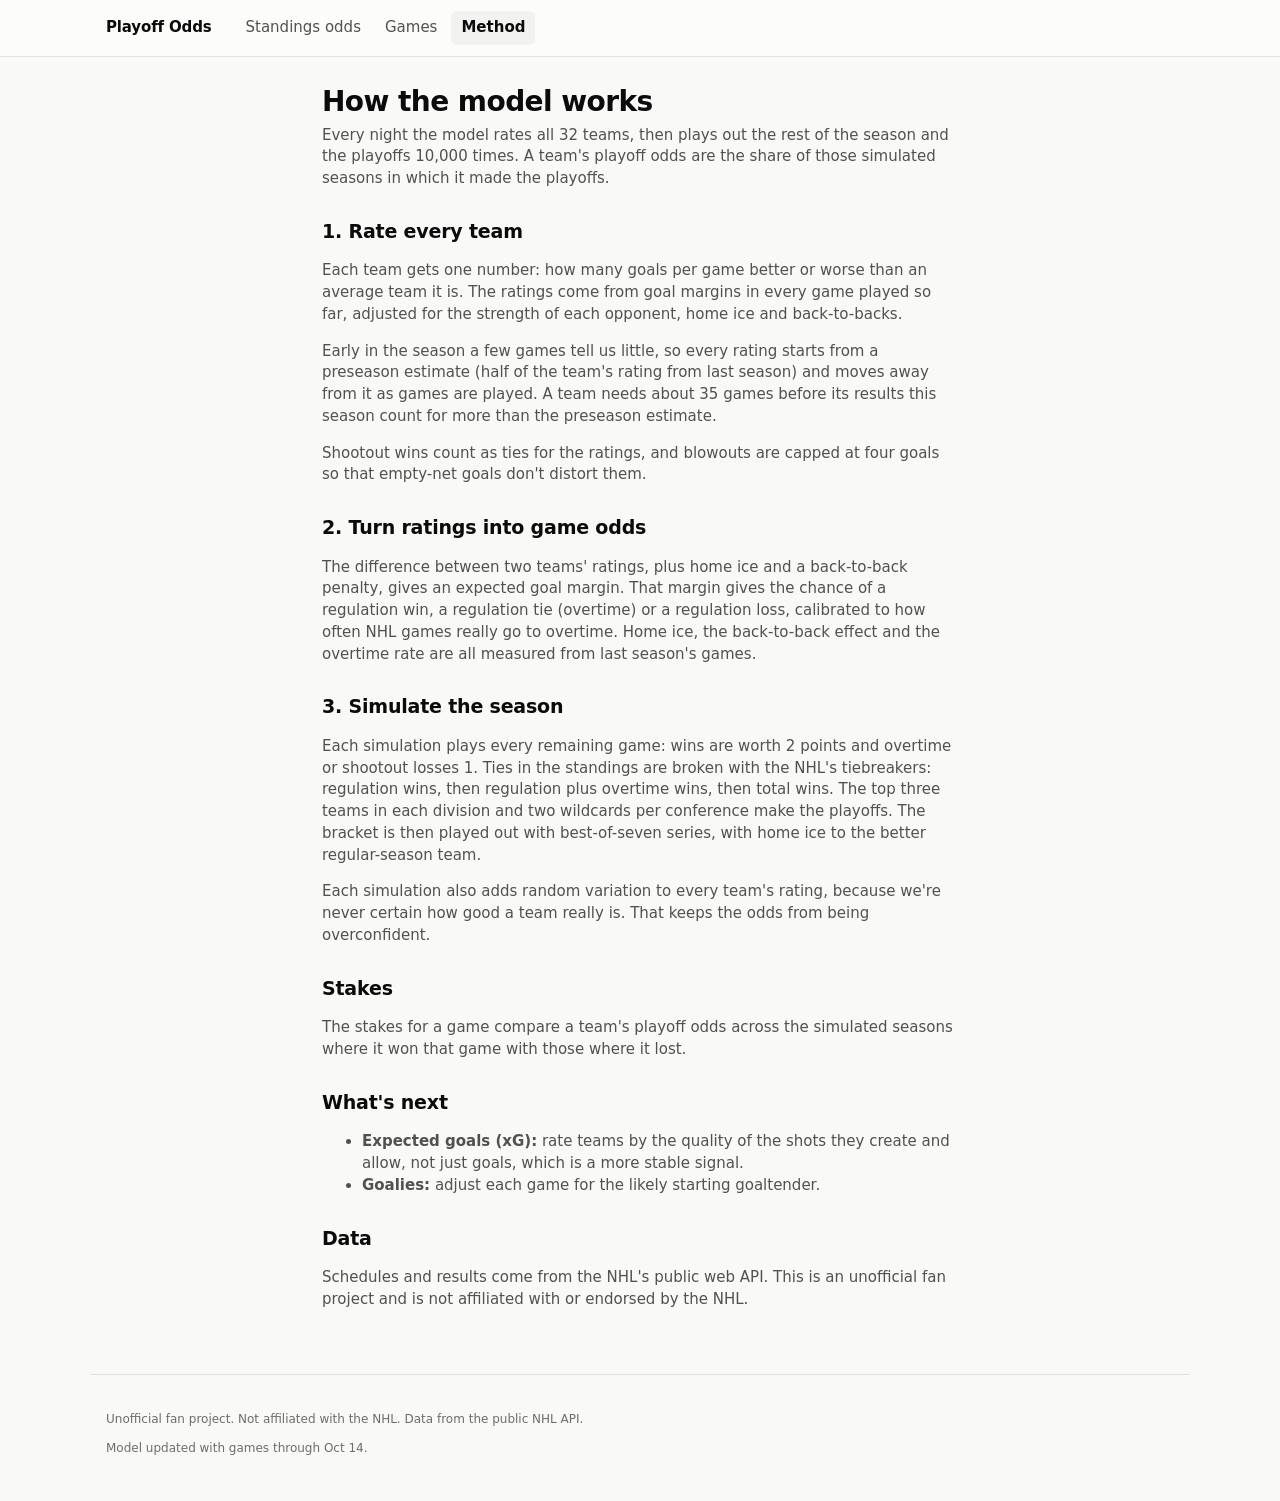
==== site/about.html @ f6e8b7d4 "v1: playoff odds model, nightly workflow and static site" ====
<!doctype html>
<html lang="en">
<head>
<meta charset="utf-8">
<meta name="viewport" content="width=device-width, initial-scale=1">
<title>How the Model Works</title>
<link rel="stylesheet" href="assets/style.css">
</head>
<body>
<header class="site-header"></header>
<main class="prose">
  <h1>How the model works</h1>
  <p class="lede">Every night the model rates all 32 teams, then plays out the rest of the season and the playoffs 10,000 times. A team's playoff odds are the share of those simulated seasons in which it made the playoffs.</p>

  <h2>1. Rate every team</h2>
  <p>Each team gets one number: how many goals per game better or worse than an average team it is. The ratings come from goal margins in every game played so far, adjusted for the strength of each opponent, home ice and back-to-backs.</p>
  <p>Early in the season a few games tell us little, so every rating starts from a preseason estimate (half of the team's rating from last season) and moves away from it as games are played. A team needs about 35 games before its results this season count for more than the preseason estimate.</p>
  <p>Shootout wins count as ties for the ratings, and blowouts are capped at four goals so that empty-net goals don't distort them.</p>

  <h2>2. Turn ratings into game odds</h2>
  <p>The difference between two teams' ratings, plus home ice and a back-to-back penalty, gives an expected goal margin. That margin gives the chance of a regulation win, a regulation tie (overtime) or a regulation loss, calibrated to how often NHL games really go to overtime. Home ice, the back-to-back effect and the overtime rate are all measured from last season's games.</p>

  <h2>3. Simulate the season</h2>
  <p>Each simulation plays every remaining game: wins are worth 2 points and overtime or shootout losses 1. Ties in the standings are broken with the NHL's tiebreakers: regulation wins, then regulation plus overtime wins, then total wins. The top three teams in each division and two wildcards per conference make the playoffs. The bracket is then played out with best-of-seven series, with home ice to the better regular-season team.</p>
  <p>Each simulation also adds random variation to every team's rating, because we're never certain how good a team really is. That keeps the odds from being overconfident.</p>

  <h2>Stakes</h2>
  <p>The stakes for a game compare a team's playoff odds across the simulated seasons where it won that game with those where it lost.</p>

  <h2>What's next</h2>
  <ul>
    <li><b>Expected goals (xG):</b> rate teams by the quality of the shots they create and allow, not just goals, which is a more stable signal.</li>
    <li><b>Goalies:</b> adjust each game for the likely starting goaltender.</li>
  </ul>

  <h2>Data</h2>
  <p>Schedules and results come from the NHL's public web API. This is an unofficial fan project and is not affiliated with or endorsed by the NHL.</p>
</main>
<footer class="site-footer"></footer>
<script src="assets/common.js"></script>
<script>
loadJSON("latest.json").then(d => renderChrome("about.html", d.as_of)).catch(() => renderChrome("about.html"));
</script>
</body>
</html>
---- site/assets/style.css ----
:root {
  color-scheme: light;
  --page: #f9f9f7;
  --surface: #fcfcfb;
  --ink: #0b0b0b;
  --ink-2: #52514e;
  --muted: #6f6d68;
  --axis: #898781;
  --grid: #e1e0d9;
  --baseline: #c3c2b7;
  --border: rgba(11, 11, 11, 0.10);
  --hover: rgba(11, 11, 11, 0.04);
  --context-line: #d6d5cd;
  --accent: #2a78d6;
  --seq: #2a78d6;
  --series-1: #2a78d6;
  --series-2: #eb6834;
  --series-3: #1baf7a;
  --series-4: #eda100;
  --good: #006300;
  --bad: #b42323;
  --radius: 10px;
  font-family: system-ui, -apple-system, "Segoe UI", sans-serif;
}
@media (prefers-color-scheme: dark) {
  :root:not([data-theme="light"]) {
    color-scheme: dark;
    --page: #0d0d0d;
    --surface: #1a1a19;
    --ink: #f0efec;
    --ink-2: #c3c2b7;
    --muted: #a3a197;
    --axis: #898781;
    --grid: #2c2c2a;
    --baseline: #383835;
    --border: rgba(255, 255, 255, 0.10);
    --hover: rgba(255, 255, 255, 0.05);
    --context-line: #3a3a37;
    --accent: #5598e7;
    --seq: #3987e5;
    --series-1: #3987e5;
    --series-2: #d95926;
    --series-3: #199e70;
    --series-4: #c98500;
    --good: #0ca30c;
    --bad: #e66767;
  }
}
:root[data-theme="dark"] {
  color-scheme: dark;
  --page: #0d0d0d;
  --surface: #1a1a19;
  --ink: #f0efec;
  --ink-2: #c3c2b7;
  --muted: #a3a197;
  --axis: #898781;
  --grid: #2c2c2a;
  --baseline: #383835;
  --border: rgba(255, 255, 255, 0.10);
  --hover: rgba(255, 255, 255, 0.05);
  --context-line: #3a3a37;
  --accent: #5598e7;
  --seq: #3987e5;
  --series-1: #3987e5;
  --series-2: #d95926;
  --series-3: #199e70;
  --series-4: #c98500;
  --good: #0ca30c;
  --bad: #e66767;
}

* { box-sizing: border-box; }
html { -webkit-text-size-adjust: 100%; }
body {
  margin: 0;
  background: var(--page);
  color: var(--ink);
  font-size: 15px;
  line-height: 1.45;
}
a { color: var(--accent); text-decoration: none; }
a:hover { text-decoration: underline; }

/* Layout */
.site-header {
  border-bottom: 1px solid var(--border);
  background: var(--surface);
}
.site-header .inner, main, .site-footer {
  max-width: 1100px;
  margin: 0 auto;
  padding-left: 16px;
  padding-right: 16px;
}
.site-header .inner {
  display: flex;
  align-items: center;
  gap: 24px;
  height: 56px;
}
.brand { font-weight: 700; color: var(--ink); letter-spacing: -0.01em; white-space: nowrap; }
.brand:hover { text-decoration: none; }
.nav { display: flex; gap: 4px; overflow-x: auto; }
.nav a {
  color: var(--ink-2);
  padding: 6px 10px;
  border-radius: 6px;
  white-space: nowrap;
}
.nav a:hover { background: var(--hover); text-decoration: none; }
.nav a[aria-current="page"] { color: var(--ink); background: var(--hover); font-weight: 600; }

main { padding-top: 28px; padding-bottom: 48px; }
h1 { font-size: 28px; line-height: 1.2; margin: 0 0 6px; letter-spacing: -0.02em; }
h2 { font-size: 19px; margin: 0 0 4px; letter-spacing: -0.01em; }
h3 { font-size: 15px; margin: 0 0 8px; }
.lede { color: var(--ink-2); margin: 0 0 24px; max-width: 70ch; }
.meta { color: var(--muted); font-size: 13px; }
section { margin-top: 36px; }
.section-head { display: flex; flex-wrap: wrap; align-items: baseline; justify-content: space-between; gap: 8px 16px; margin-bottom: 12px; }
.section-head p { margin: 0; color: var(--ink-2); }

.card {
  background: var(--surface);
  border: 1px solid var(--border);
  border-radius: var(--radius);
  padding: 16px;
}

/* Filter / control row */
.controls { display: flex; flex-wrap: wrap; gap: 8px; align-items: center; margin-bottom: 12px; }
select, input[type="date"], button {
  font: inherit;
  font-size: 14px;
  color: var(--ink);
  background: var(--surface);
  border: 1px solid var(--border);
  border-radius: 6px;
  padding: 6px 10px;
  min-height: 34px;
}
button { cursor: pointer; }
button:hover { background: var(--hover); }
button:disabled { opacity: 0.4; cursor: default; }
.seg { display: inline-flex; border: 1px solid var(--border); border-radius: 6px; overflow: hidden; }
.seg button { border: 0; border-radius: 0; }
.seg button + button { border-left: 1px solid var(--border); }
.seg button[aria-pressed="true"] { background: var(--hover); font-weight: 600; }

/* Tables */
.table-wrap { overflow-x: auto; -webkit-overflow-scrolling: touch; }
table { border-collapse: collapse; width: 100%; font-size: 14px; }
th, td { padding: 7px 8px; text-align: right; white-space: nowrap; }
th { font-size: 12px; font-weight: 600; color: var(--muted); border-bottom: 1px solid var(--baseline); }
td { border-bottom: 1px solid var(--grid); font-variant-numeric: tabular-nums; }
th:first-child, td:first-child { text-align: left; }
tbody tr:hover td { background: var(--hover); }
td.odds { min-width: 64px; }
.group-row td { background: transparent !important; font-weight: 600; color: var(--ink-2); padding-top: 18px; border-bottom: 1px solid var(--baseline); font-variant-numeric: normal; }
.team-cell a { color: var(--ink); font-weight: 600; }
.team-cell .abbr { color: var(--muted); font-weight: 400; margin-left: 6px; font-size: 12px; }
.cutline td { border-bottom: 2px solid var(--axis); }
th.sortable { cursor: pointer; user-select: none; }
th.sortable:hover { color: var(--ink); }
th[aria-sort] { color: var(--ink); }

/* Stat tiles */
.tiles { display: grid; grid-template-columns: repeat(auto-fit, minmax(150px, 1fr)); gap: 12px; }
.tile { background: var(--surface); border: 1px solid var(--border); border-radius: var(--radius); padding: 14px 16px; }
.tile .label { font-size: 13px; color: var(--ink-2); }
.tile .value { font-size: 30px; font-weight: 650; letter-spacing: -0.02em; line-height: 1.15; margin-top: 2px; }
.tile .sub { font-size: 13px; color: var(--muted); }
.tile.hero .value { font-size: 44px; }

/* Charts */
.chart { position: relative; width: 100%; }
.chart svg { display: block; width: 100%; overflow: visible; }
.chart .grid line { stroke: var(--grid); stroke-width: 1; }
.chart .grid line.base { stroke: var(--baseline); }
.chart .tick { fill: var(--axis); font-size: 11px; font-variant-numeric: tabular-nums; }
.chart .ctx { fill: none; stroke: var(--context-line); stroke-width: 1; }
.chart .series { fill: none; stroke-width: 2; stroke-linejoin: round; stroke-linecap: round; }
.chart .end-label { font-size: 12px; fill: var(--ink); font-weight: 600; }
.chart .end-label tspan.v { fill: var(--ink-2); font-weight: 400; }
.chart .crosshair { stroke: var(--axis); stroke-width: 1; }
.chart .overlay { fill: transparent; cursor: crosshair; outline: none; }
.chart .overlay:focus-visible { stroke: var(--accent); stroke-width: 2; }
.tooltip {
  position: absolute;
  pointer-events: none;
  background: var(--surface);
  border: 1px solid var(--border);
  border-radius: 8px;
  box-shadow: 0 4px 16px rgba(0, 0, 0, 0.12);
  padding: 8px 10px;
  font-size: 12px;
  min-width: 140px;
  z-index: 5;
}
.tooltip .t-date { color: var(--muted); margin-bottom: 4px; }
.tooltip .t-row { display: flex; align-items: center; gap: 8px; justify-content: space-between; }
.tooltip .t-row span:first-child { display: inline-flex; align-items: center; gap: 6px; }
.tooltip .t-row b { font-variant-numeric: tabular-nums; }
.swatch { width: 10px; height: 10px; border-radius: 3px; display: inline-block; flex: none; }
.legend { display: flex; flex-wrap: wrap; gap: 6px; align-items: center; }
.chip {
  display: inline-flex; align-items: center; gap: 6px;
  border: 1px solid var(--border); border-radius: 999px;
  padding: 3px 4px 3px 10px; font-size: 13px; background: var(--surface);
}
.chip button { border: 0; padding: 0 6px; min-height: 22px; background: transparent; color: var(--muted); font-size: 15px; line-height: 1; }
details.table-view { margin-top: 10px; }
details.table-view summary { cursor: pointer; color: var(--ink-2); font-size: 13px; }

/* Bars (single series) */
.hbars { display: grid; grid-template-columns: max-content 1fr max-content; gap: 8px 12px; align-items: center; font-size: 14px; }
.hbars .track { height: 10px; background: transparent; border-radius: 4px; position: relative; }
.hbars .fill { position: absolute; left: 0; top: 0; bottom: 0; background: var(--series-1); border-radius: 0 4px 4px 0; min-width: 2px; }
.hbars .val { font-variant-numeric: tabular-nums; color: var(--ink); font-weight: 600; text-align: right; }

/* Game list */
.games { display: grid; gap: 10px; }
.game { display: grid; grid-template-columns: minmax(0, 1fr) minmax(0, 1fr); gap: 10px 24px; }
@media (max-width: 720px) { .game { grid-template-columns: 1fr; } }
.matchup { display: grid; gap: 6px; }
.side { display: flex; justify-content: space-between; align-items: baseline; gap: 8px; }
.side .name { font-weight: 600; }
.side .name a { color: var(--ink); }
.side .p { font-variant-numeric: tabular-nums; font-weight: 600; }
.side .score { font-variant-numeric: tabular-nums; font-weight: 700; font-size: 17px; }
.side.loser .name, .side.loser .score { color: var(--muted); font-weight: 500; }
.split { display: flex; gap: 2px; height: 8px; }
.split span { display: block; height: 100%; }
.split .a { background: var(--series-2); border-radius: 4px 0 0 4px; }
.split .h { background: var(--series-1); border-radius: 0 4px 4px 0; }
.game-foot { font-size: 13px; color: var(--muted); }
.stakes { font-size: 13px; display: grid; gap: 4px; align-content: start; }
.stakes .row { display: grid; grid-template-columns: 44px 1fr; gap: 8px; align-items: center; }
.stakes .lbl { font-weight: 600; }
.stakes .range { color: var(--ink-2); font-variant-numeric: tabular-nums; }
.tag { display: inline-block; font-size: 11px; padding: 1px 6px; border-radius: 4px; border: 1px solid var(--border); color: var(--ink-2); margin-left: 6px; font-weight: 500; }
.pick-right { color: var(--good); }
.pick-wrong { color: var(--bad); }
.empty { color: var(--muted); padding: 24px 0; }

.prose { max-width: 70ch; }
.prose p, .prose li { color: var(--ink-2); }
.prose h2 { margin-top: 28px; }

.site-footer { color: var(--muted); font-size: 12px; padding-top: 24px; padding-bottom: 32px; border-top: 1px solid var(--border); }

.team-cell .abbr a { color: inherit; font-weight: inherit; }
@media (max-width: 600px) {
  .wide { display: none; }
  .team-cell .full { display: none; }
  .team-cell .abbr { margin-left: 0; font-size: 14px; color: var(--ink); font-weight: 600; }
  th, td { padding: 7px 6px; }
  h1 { font-size: 23px; }
  .tile .value { font-size: 26px; }
  .tile.hero .value { font-size: 36px; }
  .site-header .inner { gap: 12px; }
}
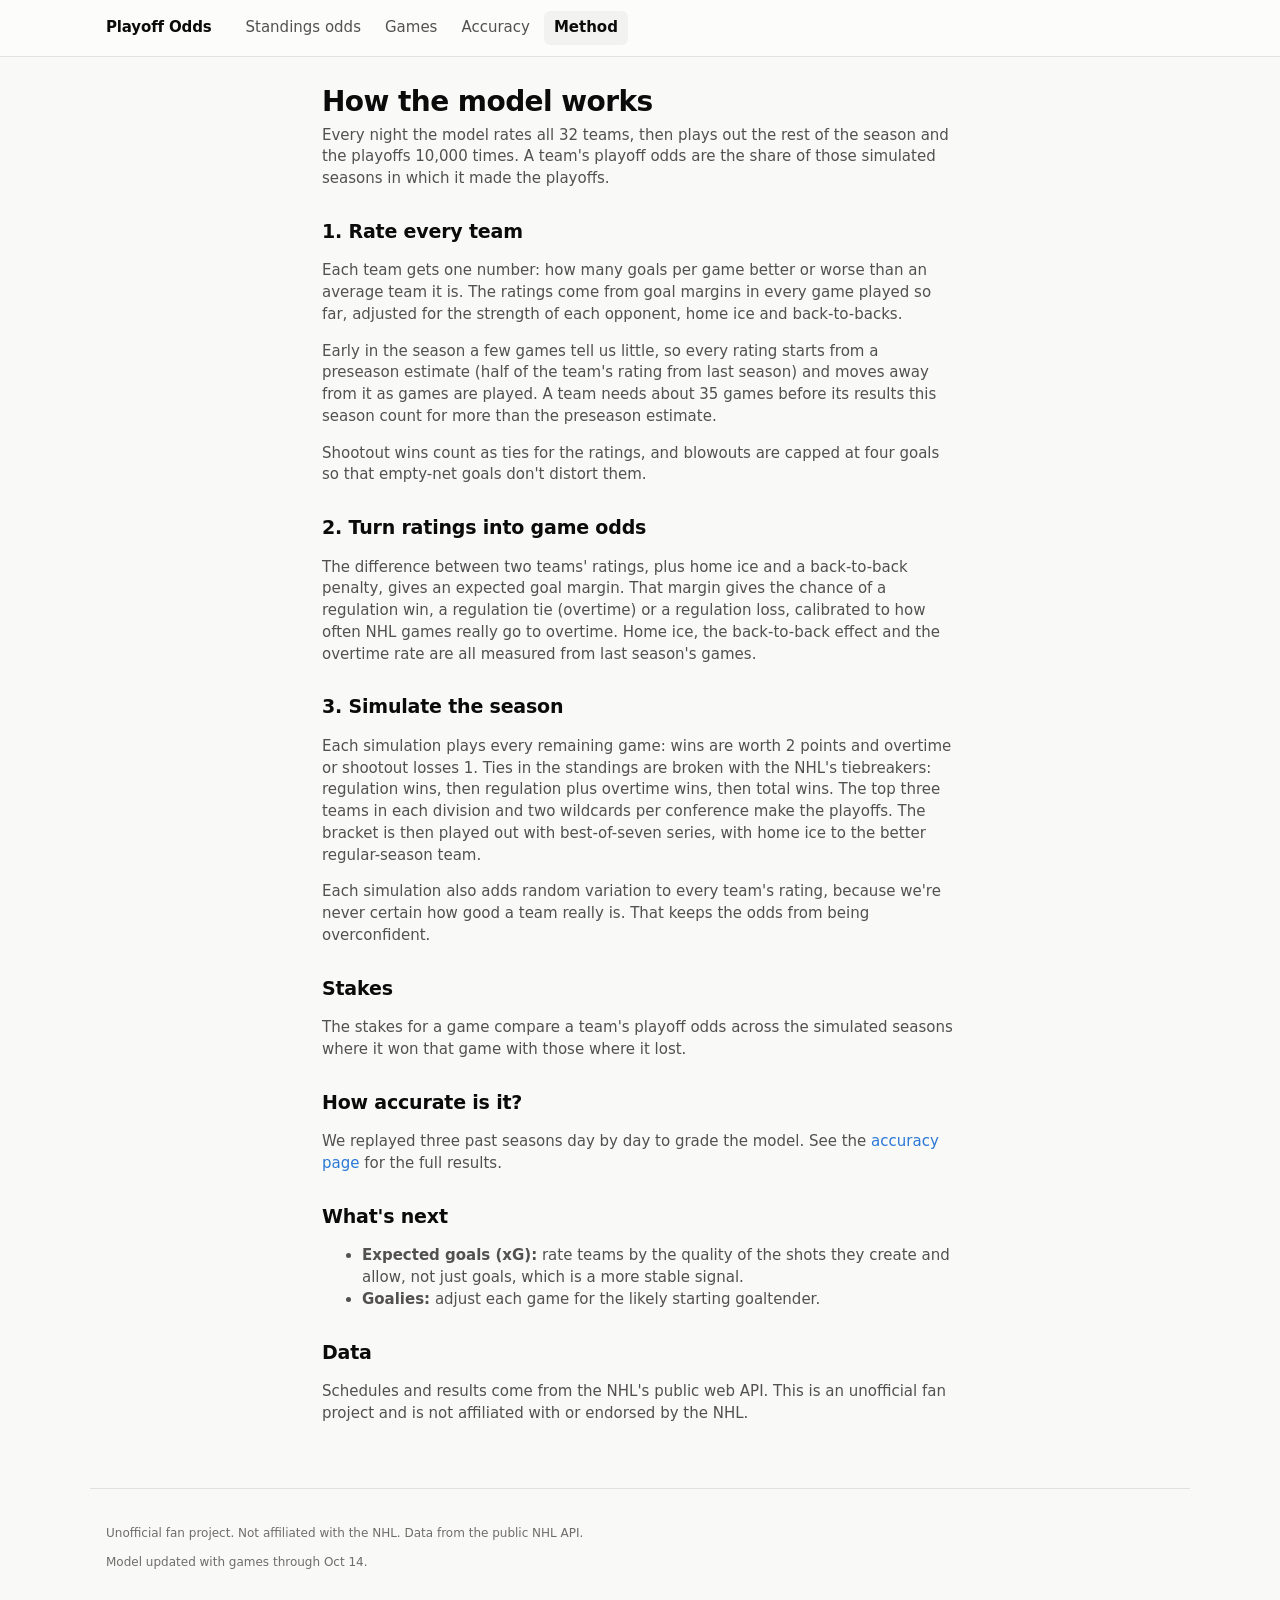
==== commit 0e4e082d: "Add backtest and accuracy page Replays 2023-24 to 2025-26 day by day, grades game and playoff predic" ====
--- a/site/about.html
+++ b/site/about.html
@@ -27,6 +27,9 @@
   <h2>Stakes</h2>
   <p>The stakes for a game compare a team's playoff odds across the simulated seasons where it won that game with those where it lost.</p>
 
+  <h2>How accurate is it?</h2>
+  <p>We replayed three past seasons day by day to grade the model. See the <a href="accuracy.html">accuracy page</a> for the full results.</p>
+
   <h2>What's next</h2>
   <ul>
     <li><b>Expected goals (xG):</b> rate teams by the quality of the shots they create and allow, not just goals, which is a more stable signal.</li>
